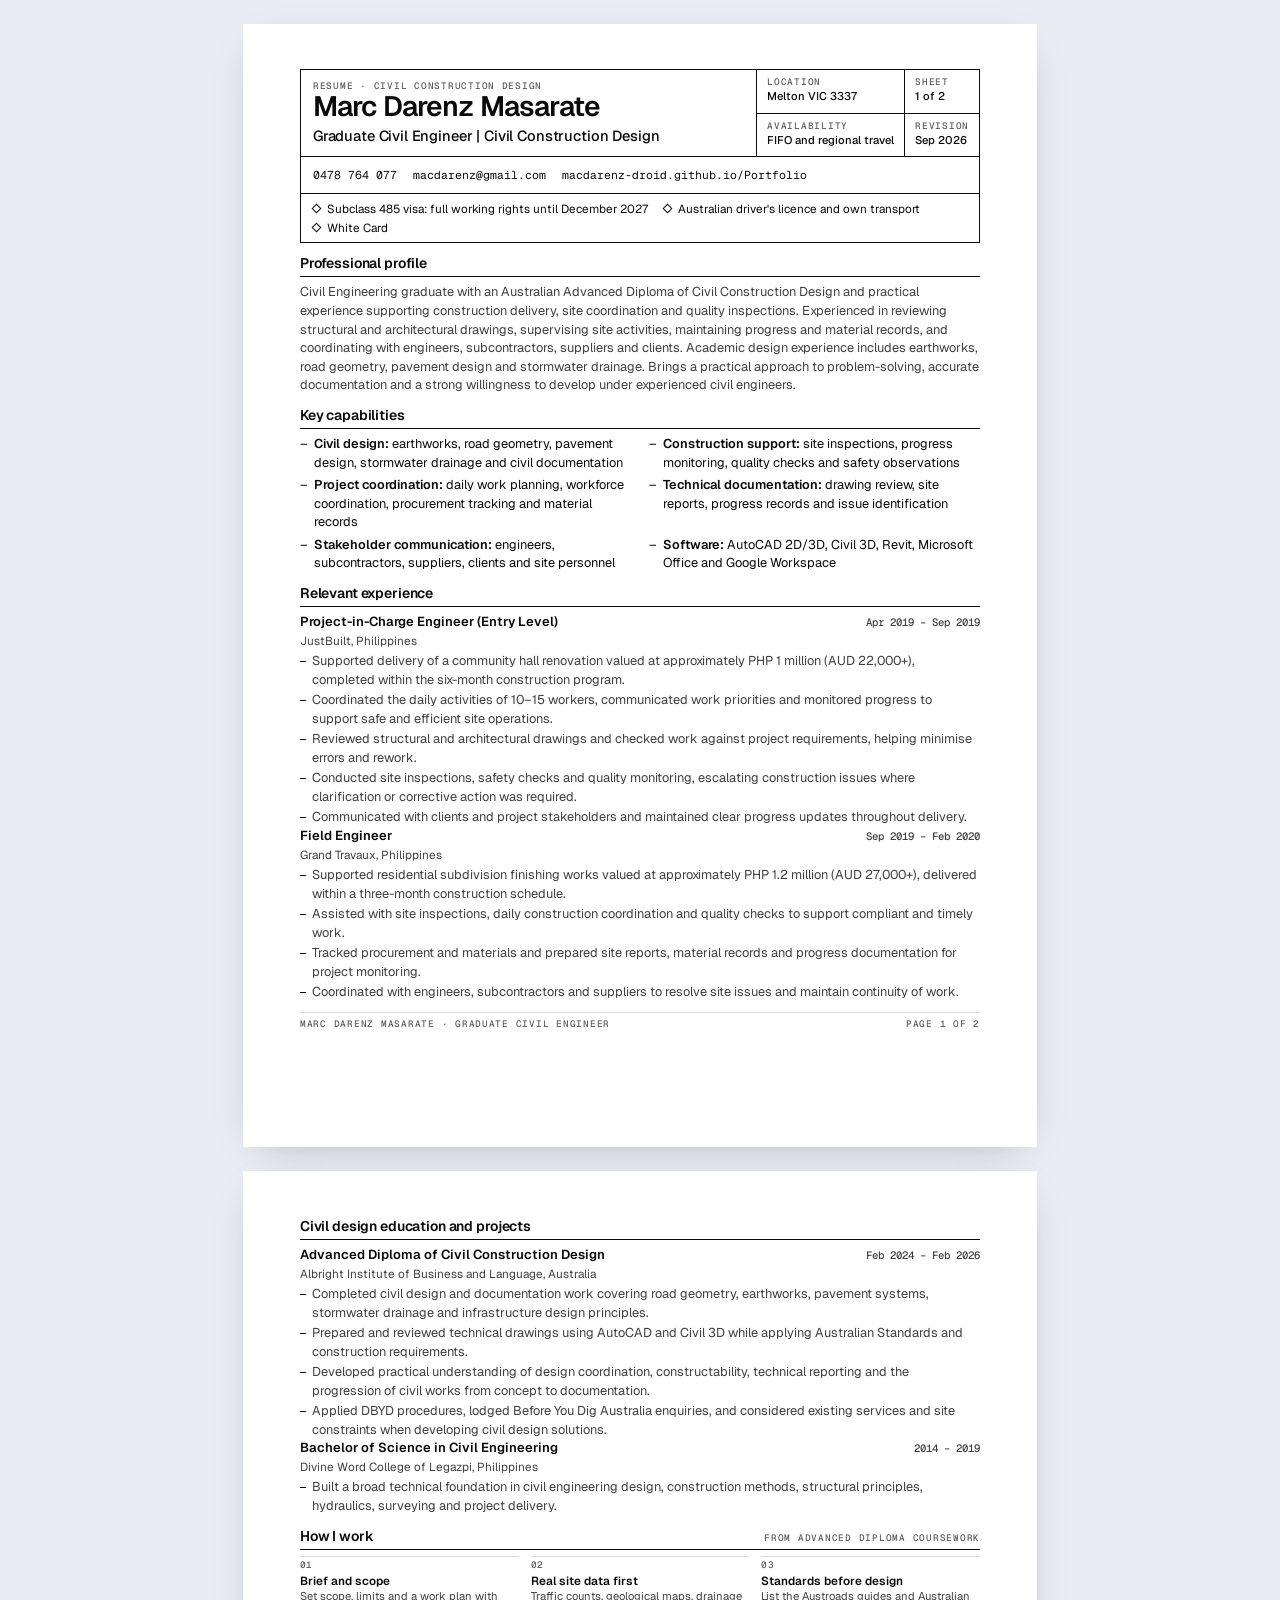
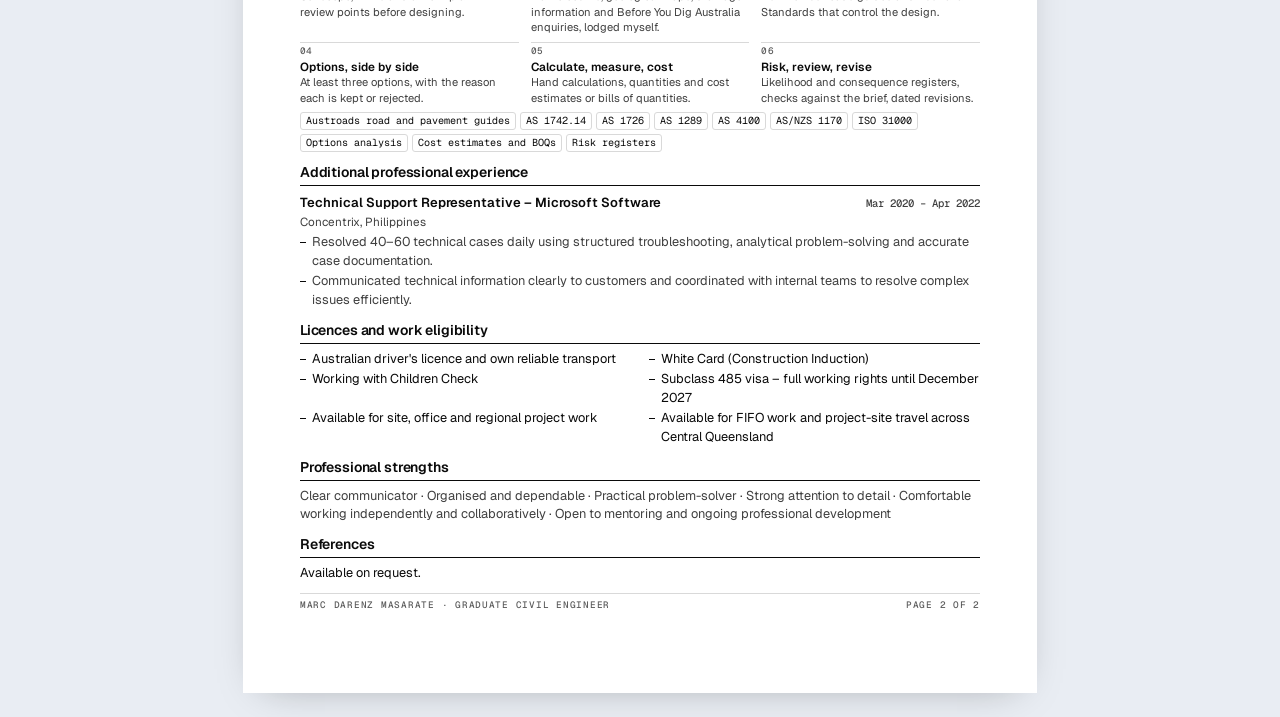
==== resume.html @ 86a0be4d "Add How I work from confirmed evidence, resume PDF and dates - How I work: six steps from Marc's con" ====
<!doctype html>
<html lang="en-AU">
<head>
<meta charset="utf-8">
<meta name="viewport" content="width=device-width, initial-scale=1">
<title>Resume — Marc Darenz Masarate, Graduate Civil Engineer</title>
<meta name="description" content="Resume of Marc Darenz Masarate, Graduate Civil Engineer based in Melton VIC.">
<link rel="icon" href="assets/favicon.svg" type="image/svg+xml">
<link rel="preconnect" href="https://fonts.googleapis.com">
<link rel="preconnect" href="https://fonts.gstatic.com" crossorigin>
<link rel="stylesheet" href="https://fonts.googleapis.com/css2?family=Geist:wght@400;500;600&family=Geist+Mono:wght@400;500&display=swap">
<style>
/* Source for assets/Marc-Darenz-Masarate-Resume.pdf (A4, 2 pages).
   Regenerate: open this page in Chrome > Print > Save as PDF, A4, margins Default, Background graphics on. */
:root{--ink:#0a0a0a;--fg-2:#3f3f3f;--fg-3:#5c5c5c;--line:#d9d9d9;--accent:#005fcc;
  --sans:"Geist",ui-sans-serif,system-ui,-apple-system,"Segoe UI",Roboto,Arial,sans-serif;
  --mono:"Geist Mono",ui-monospace,SFMono-Regular,Menlo,Consolas,monospace}
*{box-sizing:border-box}
html{background:#e9edf3}
body{margin:0;color:var(--ink);font:400 9.6pt/1.45 var(--sans);-webkit-font-smoothing:antialiased}
h1,h2,h3,p,ul,dl,dd{margin:0}
ul,ol{padding:0;margin:0;list-style:none}
a{color:inherit;text-decoration:none}
a:focus-visible{outline:2px solid var(--accent);outline-offset:2px}
.page{width:210mm;min-height:297mm;margin:24px auto;padding:12mm 15mm 10mm;background:#fff;box-shadow:0 10px 40px -20px rgba(0,0,0,.35)}
.page + .page{margin-top:0}
.label{font:500 7pt/1.3 var(--mono);letter-spacing:.08em;text-transform:uppercase;color:var(--fg-3)}
/* Title block */
.tb{display:grid;grid-template-columns:1fr auto;border:1px solid var(--ink)}
.tb-main{padding:10px 12px}
h1{font-weight:600;font-size:21pt;line-height:1.05;letter-spacing:-.03em}
.role{margin-top:3px;font-size:11pt;font-weight:500;letter-spacing:-.01em}
.tb-side{display:grid;grid-template-columns:repeat(2,auto);border-left:1px solid var(--ink)}
.tb-side div{padding:6px 10px;border-bottom:1px solid var(--ink)}
.tb-side div:nth-child(odd){border-right:1px solid var(--ink)}
.tb-side div:nth-last-child(-n+2){border-bottom:0}
.tb-side dd{font:500 8.4pt/1.3 var(--sans);margin-top:1px;white-space:nowrap}
.contact{display:flex;flex-wrap:wrap;gap:2px 16px;padding:6px 12px;border:1px solid var(--ink);border-top:0;font:400 8.6pt/1.4 var(--mono)}
.rights{display:flex;flex-wrap:wrap;gap:2px 16px;padding:6px 12px;border:1px solid var(--ink);border-top:0;font-size:8.8pt}
.rights span::before{content:"";display:inline-block;width:5px;height:5px;margin:0 7px 1px 0;border:1px solid var(--ink);transform:rotate(45deg)}
/* Sections */
section{margin-top:10px}
.sh{display:flex;align-items:baseline;gap:10px;padding-bottom:3px;border-bottom:1px solid var(--ink);margin-bottom:6px}
.sh h2{font-weight:600;font-size:10.5pt;letter-spacing:-.01em}
.sh .label{margin-left:auto}
.profile{color:var(--fg-2)}
.grid2{display:grid;grid-template-columns:1fr 1fr;gap:4px 18px}
.grid2 li{display:grid;grid-template-columns:auto 1fr;gap:0 6px}
.grid2 b{font-weight:600}
.steps{display:grid;grid-template-columns:repeat(3,1fr);gap:6px 12px}
.steps li{padding-top:4px;border-top:1px solid var(--line)}
.steps .n{font:500 7pt/1 var(--mono);color:var(--fg-3);letter-spacing:.06em}
.steps b{display:block;margin-top:2px;font-weight:600;font-size:8.8pt}
.steps span{display:block;color:var(--fg-2);font-size:8.4pt;line-height:1.4}
.chips{display:flex;flex-wrap:wrap;gap:4px;margin-top:5px}
.chips span{font:400 7.6pt/1 var(--mono);padding:3px 5px;border:1px solid var(--line);border-radius:3px}
.role-h{display:flex;flex-wrap:wrap;align-items:baseline;justify-content:space-between;gap:2px 12px;margin-top:8px}
.role-h:first-of-type{margin-top:0}
.role-h h3{font-weight:600;font-size:9.8pt}
.role-h .when{font:500 8pt/1.3 var(--mono);color:var(--fg-2);white-space:nowrap}
.org{color:var(--fg-2);font-size:8.8pt}
.bul{margin-top:3px;display:grid;gap:2px}
.bul li{position:relative;padding-left:12px;color:var(--fg-2)}
.bul li::before{content:"";position:absolute;left:0;top:.7em;width:6px;height:1px;background:var(--ink)}
.checks{display:grid;grid-template-columns:1fr 1fr;gap:2px 18px}
.checks li{position:relative;padding-left:12px}
.checks li::before{content:"";position:absolute;left:0;top:.7em;width:6px;height:1px;background:var(--ink)}
.strengths{color:var(--fg-2)}
.foot{display:flex;justify-content:space-between;margin-top:10px;padding-top:5px;border-top:1px solid var(--line)}
.keep{break-inside:avoid}
@page{size:A4;margin:0}
@media print{html{background:#fff}.page{margin:0;box-shadow:none;min-height:0;height:297mm;overflow:hidden;break-after:page}.page:last-child{break-after:auto}}
@media screen{.contact a{display:inline-block;padding-block:4px}}
@media screen and (max-width:820px){
  .page{width:auto;min-height:0;margin:0;padding:20px 16px;box-shadow:none}
  .tb{grid-template-columns:1fr}.tb-side{border-left:0;border-top:1px solid var(--ink)}
  .grid2,.checks{grid-template-columns:1fr}.steps{grid-template-columns:1fr 1fr}
}
@media screen and (max-width:420px){.steps{grid-template-columns:1fr}.tb-side dd{white-space:normal}}
</style>
</head>
<body>
<main>
<article class="page" aria-label="Resume, page 1">
  <header>
    <div class="tb">
      <div class="tb-main">
        <p class="label">Resume · Civil Construction Design</p>
        <h1>Marc Darenz Masarate</h1>
        <p class="role">Graduate Civil Engineer | Civil Construction Design</p>
      </div>
      <dl class="tb-side">
        <div><dt class="label">Location</dt><dd>Melton VIC 3337</dd></div>
        <div><dt class="label">Sheet</dt><dd>1 of 2</dd></div>
        <div><dt class="label">Availability</dt><dd>FIFO and regional travel</dd></div>
        <div><dt class="label">Revision</dt><dd>Sep 2026</dd></div>
      </dl>
    </div>
    <p class="contact"><a href="tel:+61478764077">0478 764 077</a><a href="mailto:macdarenz@gmail.com">macdarenz@gmail.com</a><a href="https://macdarenz-droid.github.io/Portfolio/">macdarenz-droid.github.io/Portfolio</a></p>
    <p class="rights"><span>Subclass 485 visa: full working rights until December 2027</span><span>Australian driver's licence and own transport</span><span>White Card</span></p>
  </header>

  <section aria-labelledby="h-profile">
    <div class="sh"><h2 id="h-profile">Professional profile</h2></div>
    <p class="profile">Civil Engineering graduate with an Australian Advanced Diploma of Civil Construction Design and practical experience supporting construction delivery, site coordination and quality inspections. Experienced in reviewing structural and architectural drawings, supervising site activities, maintaining progress and material records, and coordinating with engineers, subcontractors, suppliers and clients. Academic design experience includes earthworks, road geometry, pavement design and stormwater drainage. Brings a practical approach to problem-solving, accurate documentation and a strong willingness to develop under experienced civil engineers.</p>
  </section>

  <section aria-labelledby="h-cap">
    <div class="sh"><h2 id="h-cap">Key capabilities</h2></div>
    <ul class="grid2">
      <li><span>–</span><span><b>Civil design:</b> earthworks, road geometry, pavement design, stormwater drainage and civil documentation</span></li>
      <li><span>–</span><span><b>Construction support:</b> site inspections, progress monitoring, quality checks and safety observations</span></li>
      <li><span>–</span><span><b>Project coordination:</b> daily work planning, workforce coordination, procurement tracking and material records</span></li>
      <li><span>–</span><span><b>Technical documentation:</b> drawing review, site reports, progress records and issue identification</span></li>
      <li><span>–</span><span><b>Stakeholder communication:</b> engineers, subcontractors, suppliers, clients and site personnel</span></li>
      <li><span>–</span><span><b>Software:</b> AutoCAD 2D/3D, Civil 3D, Revit, Microsoft Office and Google Workspace</span></li>
    </ul>
  </section>

  <section aria-labelledby="h-exp">
    <div class="sh"><h2 id="h-exp">Relevant experience</h2></div>
    <div class="keep">
      <div class="role-h"><h3>Project-in-Charge Engineer (Entry Level)</h3><span class="when">Apr 2019 – Sep 2019</span></div>
      <p class="org">JustBuilt, Philippines</p>
      <ul class="bul">
        <li>Supported delivery of a community hall renovation valued at approximately PHP 1 million (AUD 22,000+), completed within the six-month construction program.</li>
        <li>Coordinated the daily activities of 10–15 workers, communicated work priorities and monitored progress to support safe and efficient site operations.</li>
        <li>Reviewed structural and architectural drawings and checked work against project requirements, helping minimise errors and rework.</li>
        <li>Conducted site inspections, safety checks and quality monitoring, escalating construction issues where clarification or corrective action was required.</li>
        <li>Communicated with clients and project stakeholders and maintained clear progress updates throughout delivery.</li>
      </ul>
    </div>
    <div class="keep">
      <div class="role-h"><h3>Field Engineer</h3><span class="when">Sep 2019 – Feb 2020</span></div>
      <p class="org">Grand Travaux, Philippines</p>
      <ul class="bul">
        <li>Supported residential subdivision finishing works valued at approximately PHP 1.2 million (AUD 27,000+), delivered within a three-month construction schedule.</li>
        <li>Assisted with site inspections, daily construction coordination and quality checks to support compliant and timely work.</li>
        <li>Tracked procurement and materials and prepared site reports, material records and progress documentation for project monitoring.</li>
        <li>Coordinated with engineers, subcontractors and suppliers to resolve site issues and maintain continuity of work.</li>
      </ul>
    </div>
  </section>
  <p class="foot label"><span>Marc Darenz Masarate · Graduate Civil Engineer</span><span>Page 1 of 2</span></p>
</article>

<article class="page" aria-label="Resume, page 2">
  <section aria-labelledby="h-edu" style="margin-top:0">
    <div class="sh"><h2 id="h-edu">Civil design education and projects</h2></div>
    <div class="keep">
      <div class="role-h"><h3>Advanced Diploma of Civil Construction Design</h3><span class="when">Feb 2024 – Feb 2026</span></div>
      <p class="org">Albright Institute of Business and Language, Australia</p>
      <ul class="bul">
        <li>Completed civil design and documentation work covering road geometry, earthworks, pavement systems, stormwater drainage and infrastructure design principles.</li>
        <li>Prepared and reviewed technical drawings using AutoCAD and Civil 3D while applying Australian Standards and construction requirements.</li>
        <li>Developed practical understanding of design coordination, constructability, technical reporting and the progression of civil works from concept to documentation.</li>
        <li>Applied DBYD procedures, lodged Before You Dig Australia enquiries, and considered existing services and site constraints when developing civil design solutions.</li>
      </ul>
    </div>
    <div class="keep">
      <div class="role-h"><h3>Bachelor of Science in Civil Engineering</h3><span class="when">2014 – 2019</span></div>
      <p class="org">Divine Word College of Legazpi, Philippines</p>
      <ul class="bul">
        <li>Built a broad technical foundation in civil engineering design, construction methods, structural principles, hydraulics, surveying and project delivery.</li>
      </ul>
    </div>
  </section>

  <section aria-labelledby="h-how" class="keep">
    <div class="sh"><h2 id="h-how">How I work</h2><span class="label">From Advanced Diploma coursework</span></div>
    <ol class="steps">
      <li><span class="n">01</span><b>Brief and scope</b><span>Set scope, limits and a work plan with review points before designing.</span></li>
      <li><span class="n">02</span><b>Real site data first</b><span>Traffic counts, geological maps, drainage information and Before You Dig Australia enquiries, lodged myself.</span></li>
      <li><span class="n">03</span><b>Standards before design</b><span>List the Austroads guides and Australian Standards that control the design.</span></li>
      <li><span class="n">04</span><b>Options, side by side</b><span>At least three options, with the reason each is kept or rejected.</span></li>
      <li><span class="n">05</span><b>Calculate, measure, cost</b><span>Hand calculations, quantities and cost estimates or bills of quantities.</span></li>
      <li><span class="n">06</span><b>Risk, review, revise</b><span>Likelihood and consequence registers, checks against the brief, dated revisions.</span></li>
    </ol>
    <div class="chips" aria-label="Standards and methods used in coursework"><span>Austroads road and pavement guides</span><span>AS 1742.14</span><span>AS 1726</span><span>AS 1289</span><span>AS 4100</span><span>AS/NZS 1170</span><span>ISO 31000</span><span>Options analysis</span><span>Cost estimates and BOQs</span><span>Risk registers</span></div>
  </section>

  <section aria-labelledby="h-add" class="keep">
    <div class="sh"><h2 id="h-add">Additional professional experience</h2></div>
    <div class="role-h"><h3>Technical Support Representative – Microsoft Software</h3><span class="when">Mar 2020 – Apr 2022</span></div>
    <p class="org">Concentrix, Philippines</p>
    <ul class="bul">
      <li>Resolved 40–60 technical cases daily using structured troubleshooting, analytical problem-solving and accurate case documentation.</li>
      <li>Communicated technical information clearly to customers and coordinated with internal teams to resolve complex issues efficiently.</li>
    </ul>
  </section>

  <section aria-labelledby="h-lic" class="keep">
    <div class="sh"><h2 id="h-lic">Licences and work eligibility</h2></div>
    <ul class="checks">
      <li>Australian driver's licence and own reliable transport</li>
      <li>White Card (Construction Induction)</li>
      <li>Working with Children Check</li>
      <li>Subclass 485 visa – full working rights until December 2027</li>
      <li>Available for site, office and regional project work</li>
      <li>Available for FIFO work and project-site travel across Central Queensland</li>
    </ul>
  </section>

  <section aria-labelledby="h-str" class="keep">
    <div class="sh"><h2 id="h-str">Professional strengths</h2></div>
    <p class="strengths">Clear communicator · Organised and dependable · Practical problem-solver · Strong attention to detail · Comfortable working independently and collaboratively · Open to mentoring and ongoing professional development</p>
  </section>

  <section aria-labelledby="h-ref" class="keep">
    <div class="sh"><h2 id="h-ref">References</h2></div>
    <p>Available on request.</p>
  </section>
  <p class="foot label"><span>Marc Darenz Masarate · Graduate Civil Engineer</span><span>Page 2 of 2</span></p>
</article>
</main>
</body>
</html>
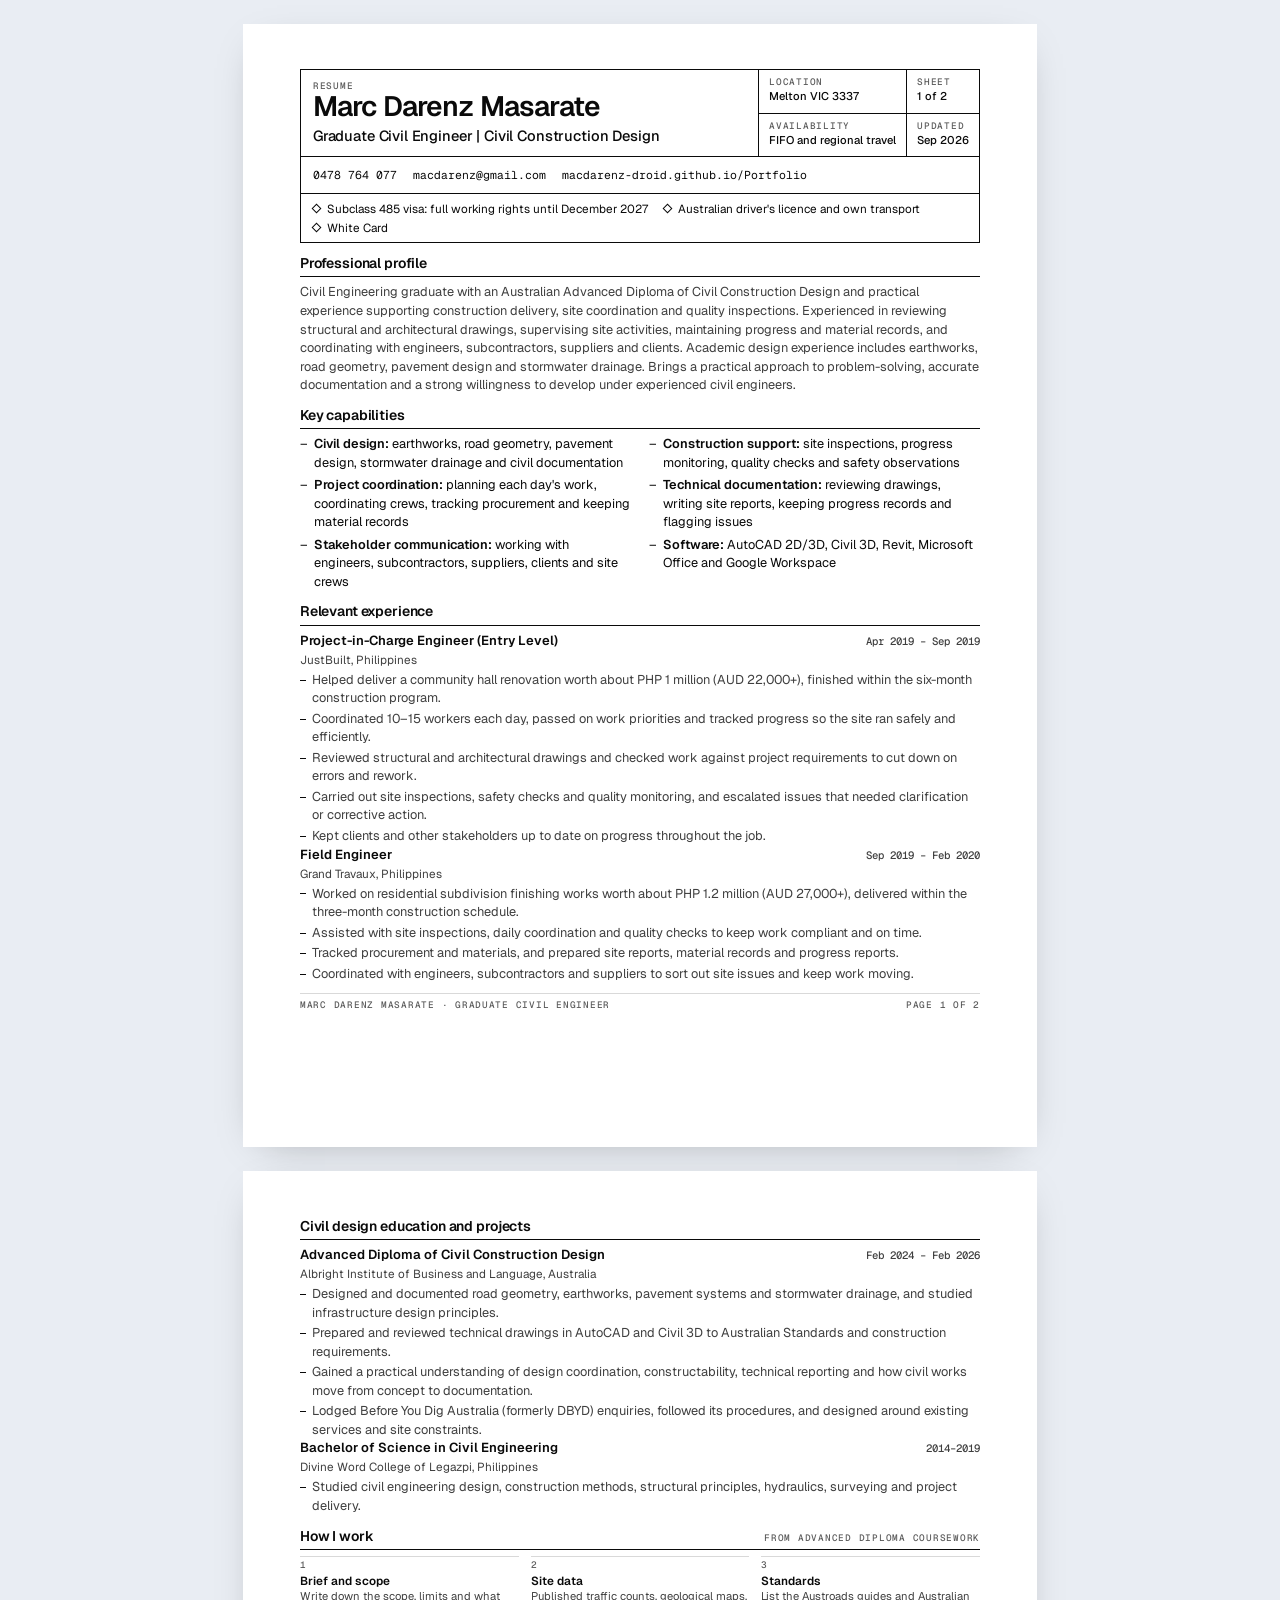
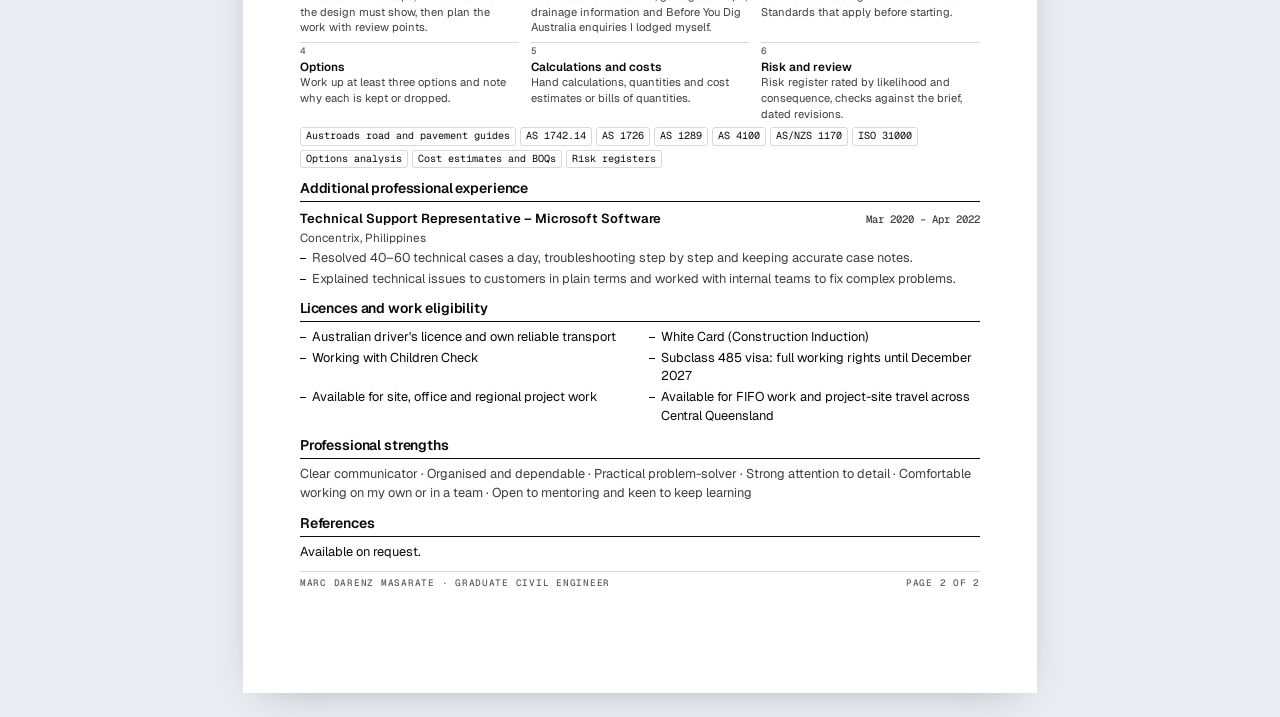
==== commit 5228f9b6: "Plain-language pass: remove AI-sounding wording and template labels Visual and wording review of the" ====
--- a/resume.html
+++ b/resume.html
@@ -3,7 +3,7 @@
 <head>
 <meta charset="utf-8">
 <meta name="viewport" content="width=device-width, initial-scale=1">
-<title>Resume — Marc Darenz Masarate, Graduate Civil Engineer</title>
+<title>Resume | Marc Darenz Masarate, Graduate Civil Engineer</title>
 <meta name="description" content="Resume of Marc Darenz Masarate, Graduate Civil Engineer based in Melton VIC.">
 <link rel="icon" href="assets/favicon.svg" type="image/svg+xml">
 <link rel="preconnect" href="https://fonts.googleapis.com">
@@ -85,7 +85,7 @@
   <header>
     <div class="tb">
       <div class="tb-main">
-        <p class="label">Resume · Civil Construction Design</p>
+        <p class="label">Resume</p>
         <h1>Marc Darenz Masarate</h1>
         <p class="role">Graduate Civil Engineer | Civil Construction Design</p>
       </div>
@@ -93,7 +93,7 @@
         <div><dt class="label">Location</dt><dd>Melton VIC 3337</dd></div>
         <div><dt class="label">Sheet</dt><dd>1 of 2</dd></div>
         <div><dt class="label">Availability</dt><dd>FIFO and regional travel</dd></div>
-        <div><dt class="label">Revision</dt><dd>Sep 2026</dd></div>
+        <div><dt class="label">Updated</dt><dd>Sep 2026</dd></div>
       </dl>
     </div>
     <p class="contact"><a href="tel:+61478764077">0478 764 077</a><a href="mailto:macdarenz@gmail.com">macdarenz@gmail.com</a><a href="https://macdarenz-droid.github.io/Portfolio/">macdarenz-droid.github.io/Portfolio</a></p>
@@ -110,9 +110,9 @@
     <ul class="grid2">
       <li><span>–</span><span><b>Civil design:</b> earthworks, road geometry, pavement design, stormwater drainage and civil documentation</span></li>
       <li><span>–</span><span><b>Construction support:</b> site inspections, progress monitoring, quality checks and safety observations</span></li>
-      <li><span>–</span><span><b>Project coordination:</b> daily work planning, workforce coordination, procurement tracking and material records</span></li>
-      <li><span>–</span><span><b>Technical documentation:</b> drawing review, site reports, progress records and issue identification</span></li>
-      <li><span>–</span><span><b>Stakeholder communication:</b> engineers, subcontractors, suppliers, clients and site personnel</span></li>
+      <li><span>–</span><span><b>Project coordination:</b> planning each day's work, coordinating crews, tracking procurement and keeping material records</span></li>
+      <li><span>–</span><span><b>Technical documentation:</b> reviewing drawings, writing site reports, keeping progress records and flagging issues</span></li>
+      <li><span>–</span><span><b>Stakeholder communication:</b> working with engineers, subcontractors, suppliers, clients and site crews</span></li>
       <li><span>–</span><span><b>Software:</b> AutoCAD 2D/3D, Civil 3D, Revit, Microsoft Office and Google Workspace</span></li>
     </ul>
   </section>
@@ -123,21 +123,21 @@
       <div class="role-h"><h3>Project-in-Charge Engineer (Entry Level)</h3><span class="when">Apr 2019 – Sep 2019</span></div>
       <p class="org">JustBuilt, Philippines</p>
       <ul class="bul">
-        <li>Supported delivery of a community hall renovation valued at approximately PHP 1 million (AUD 22,000+), completed within the six-month construction program.</li>
-        <li>Coordinated the daily activities of 10–15 workers, communicated work priorities and monitored progress to support safe and efficient site operations.</li>
-        <li>Reviewed structural and architectural drawings and checked work against project requirements, helping minimise errors and rework.</li>
-        <li>Conducted site inspections, safety checks and quality monitoring, escalating construction issues where clarification or corrective action was required.</li>
-        <li>Communicated with clients and project stakeholders and maintained clear progress updates throughout delivery.</li>
+        <li>Helped deliver a community hall renovation worth about PHP 1 million (AUD 22,000+), finished within the six-month construction program.</li>
+        <li>Coordinated 10–15 workers each day, passed on work priorities and tracked progress so the site ran safely and efficiently.</li>
+        <li>Reviewed structural and architectural drawings and checked work against project requirements to cut down on errors and rework.</li>
+        <li>Carried out site inspections, safety checks and quality monitoring, and escalated issues that needed clarification or corrective action.</li>
+        <li>Kept clients and other stakeholders up to date on progress throughout the job.</li>
       </ul>
     </div>
     <div class="keep">
       <div class="role-h"><h3>Field Engineer</h3><span class="when">Sep 2019 – Feb 2020</span></div>
       <p class="org">Grand Travaux, Philippines</p>
       <ul class="bul">
-        <li>Supported residential subdivision finishing works valued at approximately PHP 1.2 million (AUD 27,000+), delivered within a three-month construction schedule.</li>
-        <li>Assisted with site inspections, daily construction coordination and quality checks to support compliant and timely work.</li>
-        <li>Tracked procurement and materials and prepared site reports, material records and progress documentation for project monitoring.</li>
-        <li>Coordinated with engineers, subcontractors and suppliers to resolve site issues and maintain continuity of work.</li>
+        <li>Worked on residential subdivision finishing works worth about PHP 1.2 million (AUD 27,000+), delivered within the three-month construction schedule.</li>
+        <li>Assisted with site inspections, daily coordination and quality checks to keep work compliant and on time.</li>
+        <li>Tracked procurement and materials, and prepared site reports, material records and progress reports.</li>
+        <li>Coordinated with engineers, subcontractors and suppliers to sort out site issues and keep work moving.</li>
       </ul>
     </div>
   </section>
@@ -151,17 +151,17 @@
       <div class="role-h"><h3>Advanced Diploma of Civil Construction Design</h3><span class="when">Feb 2024 – Feb 2026</span></div>
       <p class="org">Albright Institute of Business and Language, Australia</p>
       <ul class="bul">
-        <li>Completed civil design and documentation work covering road geometry, earthworks, pavement systems, stormwater drainage and infrastructure design principles.</li>
-        <li>Prepared and reviewed technical drawings using AutoCAD and Civil 3D while applying Australian Standards and construction requirements.</li>
-        <li>Developed practical understanding of design coordination, constructability, technical reporting and the progression of civil works from concept to documentation.</li>
-        <li>Applied DBYD procedures, lodged Before You Dig Australia enquiries, and considered existing services and site constraints when developing civil design solutions.</li>
-      </ul>
-    </div>
-    <div class="keep">
-      <div class="role-h"><h3>Bachelor of Science in Civil Engineering</h3><span class="when">2014 – 2019</span></div>
+        <li>Designed and documented road geometry, earthworks, pavement systems and stormwater drainage, and studied infrastructure design principles.</li>
+        <li>Prepared and reviewed technical drawings in AutoCAD and Civil 3D to Australian Standards and construction requirements.</li>
+        <li>Gained a practical understanding of design coordination, constructability, technical reporting and how civil works move from concept to documentation.</li>
+        <li>Lodged Before You Dig Australia (formerly DBYD) enquiries, followed its procedures, and designed around existing services and site constraints.</li>
+      </ul>
+    </div>
+    <div class="keep">
+      <div class="role-h"><h3>Bachelor of Science in Civil Engineering</h3><span class="when">2014–2019</span></div>
       <p class="org">Divine Word College of Legazpi, Philippines</p>
       <ul class="bul">
-        <li>Built a broad technical foundation in civil engineering design, construction methods, structural principles, hydraulics, surveying and project delivery.</li>
+        <li>Studied civil engineering design, construction methods, structural principles, hydraulics, surveying and project delivery.</li>
       </ul>
     </div>
   </section>
@@ -169,12 +169,12 @@
   <section aria-labelledby="h-how" class="keep">
     <div class="sh"><h2 id="h-how">How I work</h2><span class="label">From Advanced Diploma coursework</span></div>
     <ol class="steps">
-      <li><span class="n">01</span><b>Brief and scope</b><span>Set scope, limits and a work plan with review points before designing.</span></li>
-      <li><span class="n">02</span><b>Real site data first</b><span>Traffic counts, geological maps, drainage information and Before You Dig Australia enquiries, lodged myself.</span></li>
-      <li><span class="n">03</span><b>Standards before design</b><span>List the Austroads guides and Australian Standards that control the design.</span></li>
-      <li><span class="n">04</span><b>Options, side by side</b><span>At least three options, with the reason each is kept or rejected.</span></li>
-      <li><span class="n">05</span><b>Calculate, measure, cost</b><span>Hand calculations, quantities and cost estimates or bills of quantities.</span></li>
-      <li><span class="n">06</span><b>Risk, review, revise</b><span>Likelihood and consequence registers, checks against the brief, dated revisions.</span></li>
+      <li><span class="n">1</span><b>Brief and scope</b><span>Write down the scope, limits and what the design must show, then plan the work with review points.</span></li>
+      <li><span class="n">2</span><b>Site data</b><span>Published traffic counts, geological maps, drainage information and Before You Dig Australia enquiries I lodged myself.</span></li>
+      <li><span class="n">3</span><b>Standards</b><span>List the Austroads guides and Australian Standards that apply before starting.</span></li>
+      <li><span class="n">4</span><b>Options</b><span>Work up at least three options and note why each is kept or dropped.</span></li>
+      <li><span class="n">5</span><b>Calculations and costs</b><span>Hand calculations, quantities and cost estimates or bills of quantities.</span></li>
+      <li><span class="n">6</span><b>Risk and review</b><span>Risk register rated by likelihood and consequence, checks against the brief, dated revisions.</span></li>
     </ol>
     <div class="chips" aria-label="Standards and methods used in coursework"><span>Austroads road and pavement guides</span><span>AS 1742.14</span><span>AS 1726</span><span>AS 1289</span><span>AS 4100</span><span>AS/NZS 1170</span><span>ISO 31000</span><span>Options analysis</span><span>Cost estimates and BOQs</span><span>Risk registers</span></div>
   </section>
@@ -184,8 +184,8 @@
     <div class="role-h"><h3>Technical Support Representative – Microsoft Software</h3><span class="when">Mar 2020 – Apr 2022</span></div>
     <p class="org">Concentrix, Philippines</p>
     <ul class="bul">
-      <li>Resolved 40–60 technical cases daily using structured troubleshooting, analytical problem-solving and accurate case documentation.</li>
-      <li>Communicated technical information clearly to customers and coordinated with internal teams to resolve complex issues efficiently.</li>
+      <li>Resolved 40–60 technical cases a day, troubleshooting step by step and keeping accurate case notes.</li>
+      <li>Explained technical issues to customers in plain terms and worked with internal teams to fix complex problems.</li>
     </ul>
   </section>
 
@@ -195,7 +195,7 @@
       <li>Australian driver's licence and own reliable transport</li>
       <li>White Card (Construction Induction)</li>
       <li>Working with Children Check</li>
-      <li>Subclass 485 visa – full working rights until December 2027</li>
+      <li>Subclass 485 visa: full working rights until December 2027</li>
       <li>Available for site, office and regional project work</li>
       <li>Available for FIFO work and project-site travel across Central Queensland</li>
     </ul>
@@ -203,7 +203,7 @@
 
   <section aria-labelledby="h-str" class="keep">
     <div class="sh"><h2 id="h-str">Professional strengths</h2></div>
-    <p class="strengths">Clear communicator · Organised and dependable · Practical problem-solver · Strong attention to detail · Comfortable working independently and collaboratively · Open to mentoring and ongoing professional development</p>
+    <p class="strengths">Clear communicator · Organised and dependable · Practical problem-solver · Strong attention to detail · Comfortable working on my own or in a team · Open to mentoring and keen to keep learning</p>
   </section>
 
   <section aria-labelledby="h-ref" class="keep">
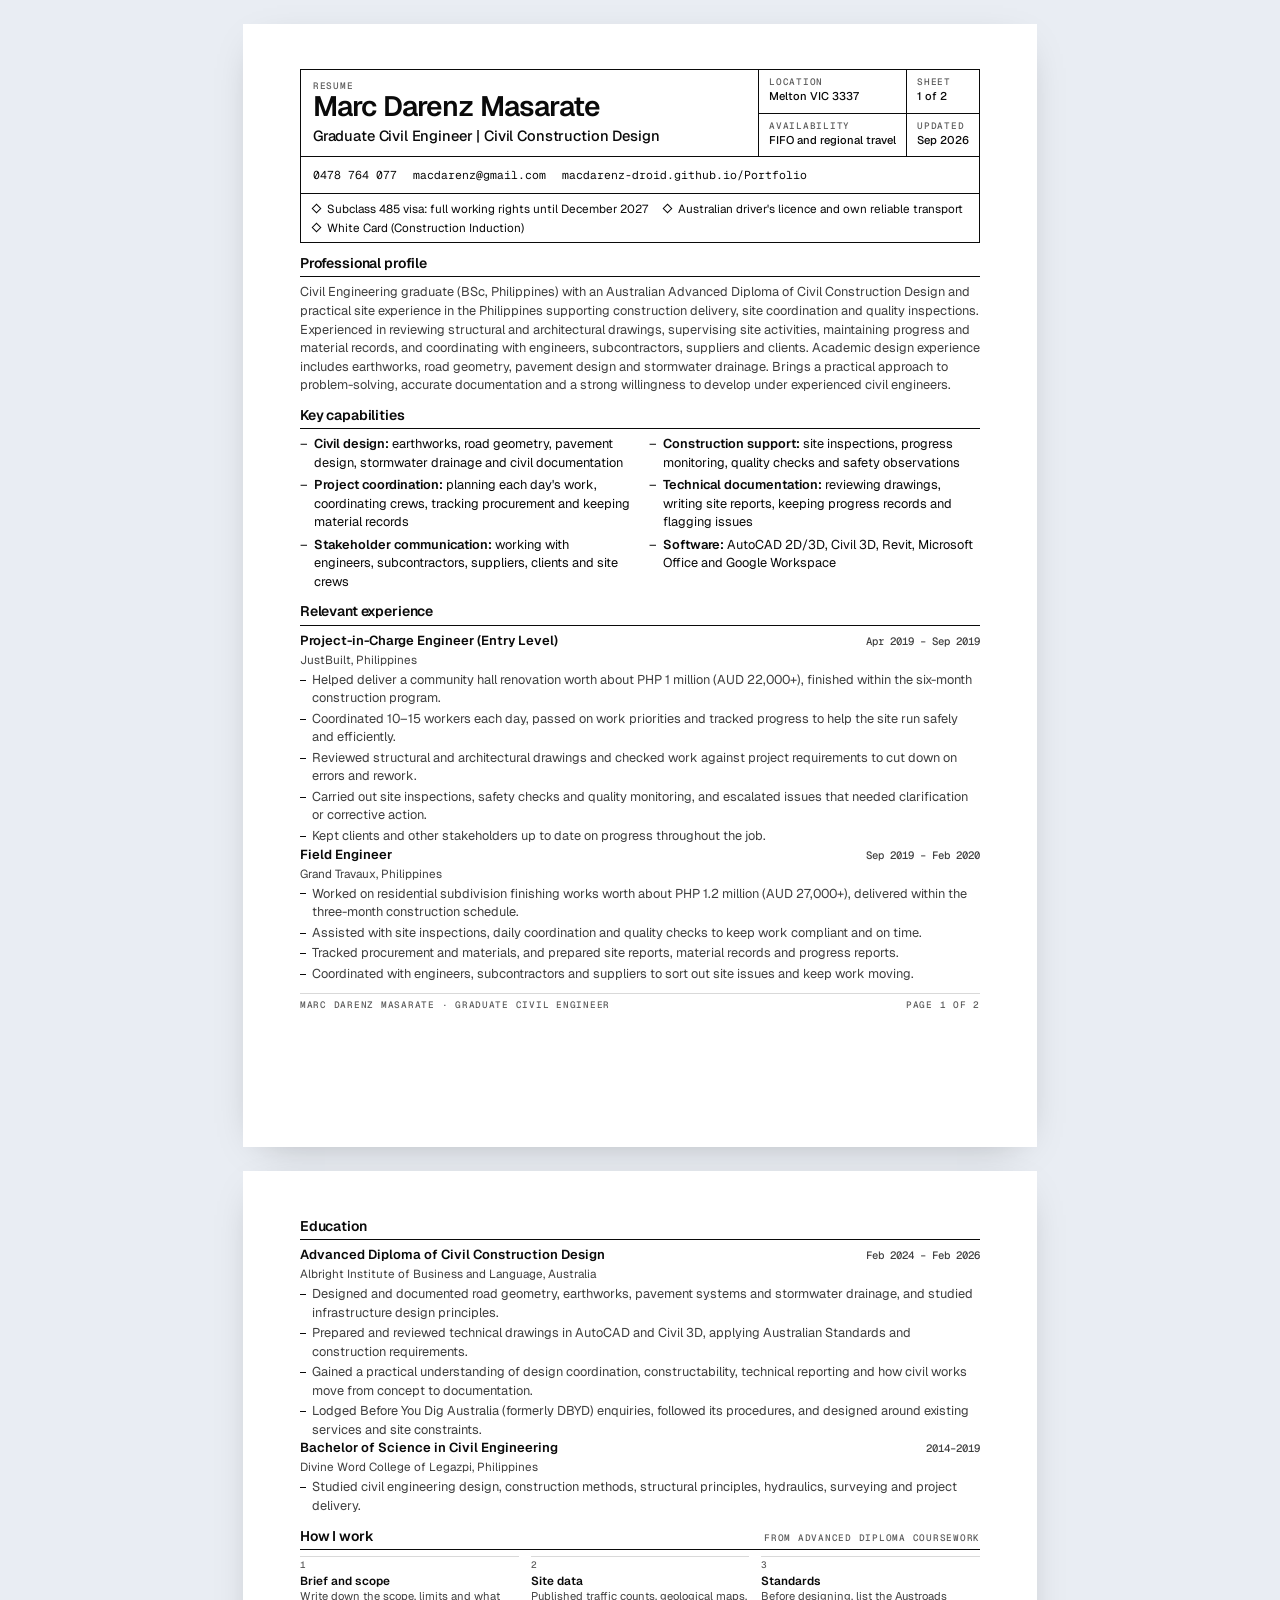
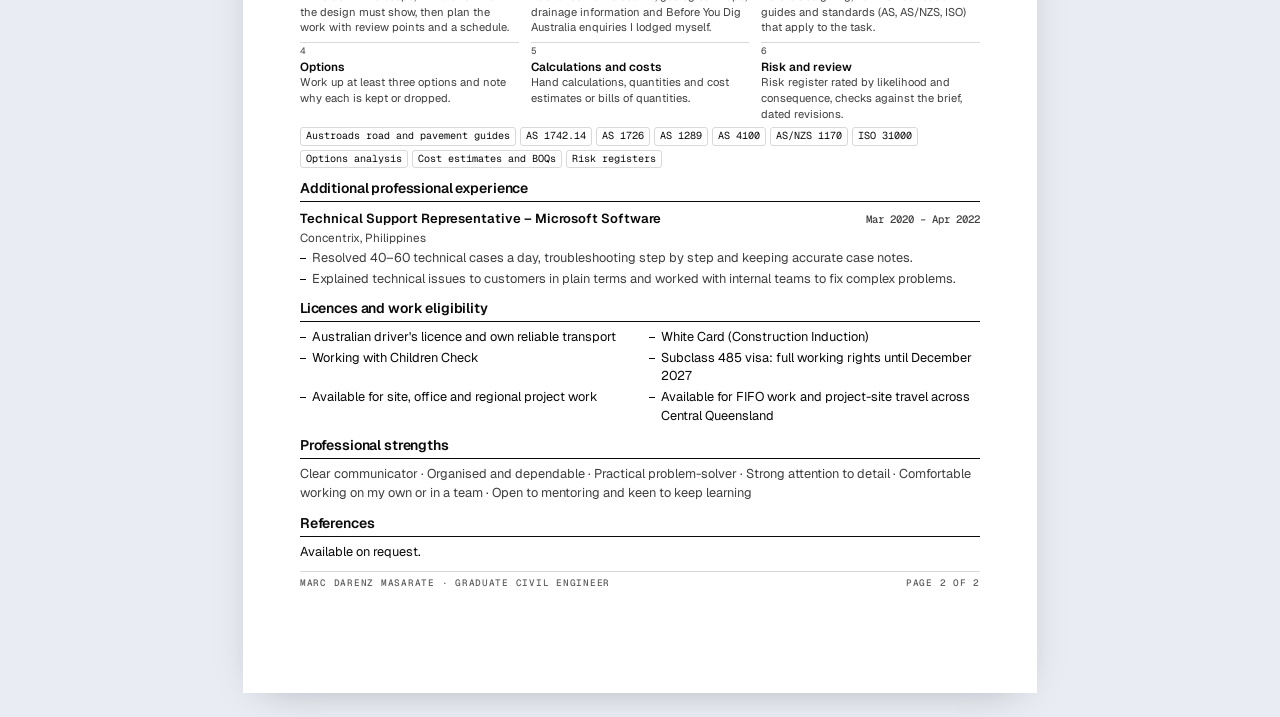
==== commit d5117b27: "Fix logic: keep coursework and Philippines site work apart A two-reviewer audit found statements and" ====
--- a/resume.html
+++ b/resume.html
@@ -97,12 +97,12 @@
       </dl>
     </div>
     <p class="contact"><a href="tel:+61478764077">0478 764 077</a><a href="mailto:macdarenz@gmail.com">macdarenz@gmail.com</a><a href="https://macdarenz-droid.github.io/Portfolio/">macdarenz-droid.github.io/Portfolio</a></p>
-    <p class="rights"><span>Subclass 485 visa: full working rights until December 2027</span><span>Australian driver's licence and own transport</span><span>White Card</span></p>
+    <p class="rights"><span>Subclass 485 visa: full working rights until December 2027</span><span>Australian driver's licence and own reliable transport</span><span>White Card (Construction Induction)</span></p>
   </header>
 
   <section aria-labelledby="h-profile">
     <div class="sh"><h2 id="h-profile">Professional profile</h2></div>
-    <p class="profile">Civil Engineering graduate with an Australian Advanced Diploma of Civil Construction Design and practical experience supporting construction delivery, site coordination and quality inspections. Experienced in reviewing structural and architectural drawings, supervising site activities, maintaining progress and material records, and coordinating with engineers, subcontractors, suppliers and clients. Academic design experience includes earthworks, road geometry, pavement design and stormwater drainage. Brings a practical approach to problem-solving, accurate documentation and a strong willingness to develop under experienced civil engineers.</p>
+    <p class="profile">Civil Engineering graduate (BSc, Philippines) with an Australian Advanced Diploma of Civil Construction Design and practical site experience in the Philippines supporting construction delivery, site coordination and quality inspections. Experienced in reviewing structural and architectural drawings, supervising site activities, maintaining progress and material records, and coordinating with engineers, subcontractors, suppliers and clients. Academic design experience includes earthworks, road geometry, pavement design and stormwater drainage. Brings a practical approach to problem-solving, accurate documentation and a strong willingness to develop under experienced civil engineers.</p>
   </section>
 
   <section aria-labelledby="h-cap">
@@ -124,7 +124,7 @@
       <p class="org">JustBuilt, Philippines</p>
       <ul class="bul">
         <li>Helped deliver a community hall renovation worth about PHP 1 million (AUD 22,000+), finished within the six-month construction program.</li>
-        <li>Coordinated 10–15 workers each day, passed on work priorities and tracked progress so the site ran safely and efficiently.</li>
+        <li>Coordinated 10–15 workers each day, passed on work priorities and tracked progress to help the site run safely and efficiently.</li>
         <li>Reviewed structural and architectural drawings and checked work against project requirements to cut down on errors and rework.</li>
         <li>Carried out site inspections, safety checks and quality monitoring, and escalated issues that needed clarification or corrective action.</li>
         <li>Kept clients and other stakeholders up to date on progress throughout the job.</li>
@@ -146,13 +146,13 @@
 
 <article class="page" aria-label="Resume, page 2">
   <section aria-labelledby="h-edu" style="margin-top:0">
-    <div class="sh"><h2 id="h-edu">Civil design education and projects</h2></div>
+    <div class="sh"><h2 id="h-edu">Education</h2></div>
     <div class="keep">
       <div class="role-h"><h3>Advanced Diploma of Civil Construction Design</h3><span class="when">Feb 2024 – Feb 2026</span></div>
       <p class="org">Albright Institute of Business and Language, Australia</p>
       <ul class="bul">
         <li>Designed and documented road geometry, earthworks, pavement systems and stormwater drainage, and studied infrastructure design principles.</li>
-        <li>Prepared and reviewed technical drawings in AutoCAD and Civil 3D to Australian Standards and construction requirements.</li>
+        <li>Prepared and reviewed technical drawings in AutoCAD and Civil 3D, applying Australian Standards and construction requirements.</li>
         <li>Gained a practical understanding of design coordination, constructability, technical reporting and how civil works move from concept to documentation.</li>
         <li>Lodged Before You Dig Australia (formerly DBYD) enquiries, followed its procedures, and designed around existing services and site constraints.</li>
       </ul>
@@ -169,9 +169,9 @@
   <section aria-labelledby="h-how" class="keep">
     <div class="sh"><h2 id="h-how">How I work</h2><span class="label">From Advanced Diploma coursework</span></div>
     <ol class="steps">
-      <li><span class="n">1</span><b>Brief and scope</b><span>Write down the scope, limits and what the design must show, then plan the work with review points.</span></li>
+      <li><span class="n">1</span><b>Brief and scope</b><span>Write down the scope, limits and what the design must show, then plan the work with review points and a schedule.</span></li>
       <li><span class="n">2</span><b>Site data</b><span>Published traffic counts, geological maps, drainage information and Before You Dig Australia enquiries I lodged myself.</span></li>
-      <li><span class="n">3</span><b>Standards</b><span>List the Austroads guides and Australian Standards that apply before starting.</span></li>
+      <li><span class="n">3</span><b>Standards</b><span>Before designing, list the Austroads guides and standards (AS, AS/NZS, ISO) that apply to the task.</span></li>
       <li><span class="n">4</span><b>Options</b><span>Work up at least three options and note why each is kept or dropped.</span></li>
       <li><span class="n">5</span><b>Calculations and costs</b><span>Hand calculations, quantities and cost estimates or bills of quantities.</span></li>
       <li><span class="n">6</span><b>Risk and review</b><span>Risk register rated by likelihood and consequence, checks against the brief, dated revisions.</span></li>
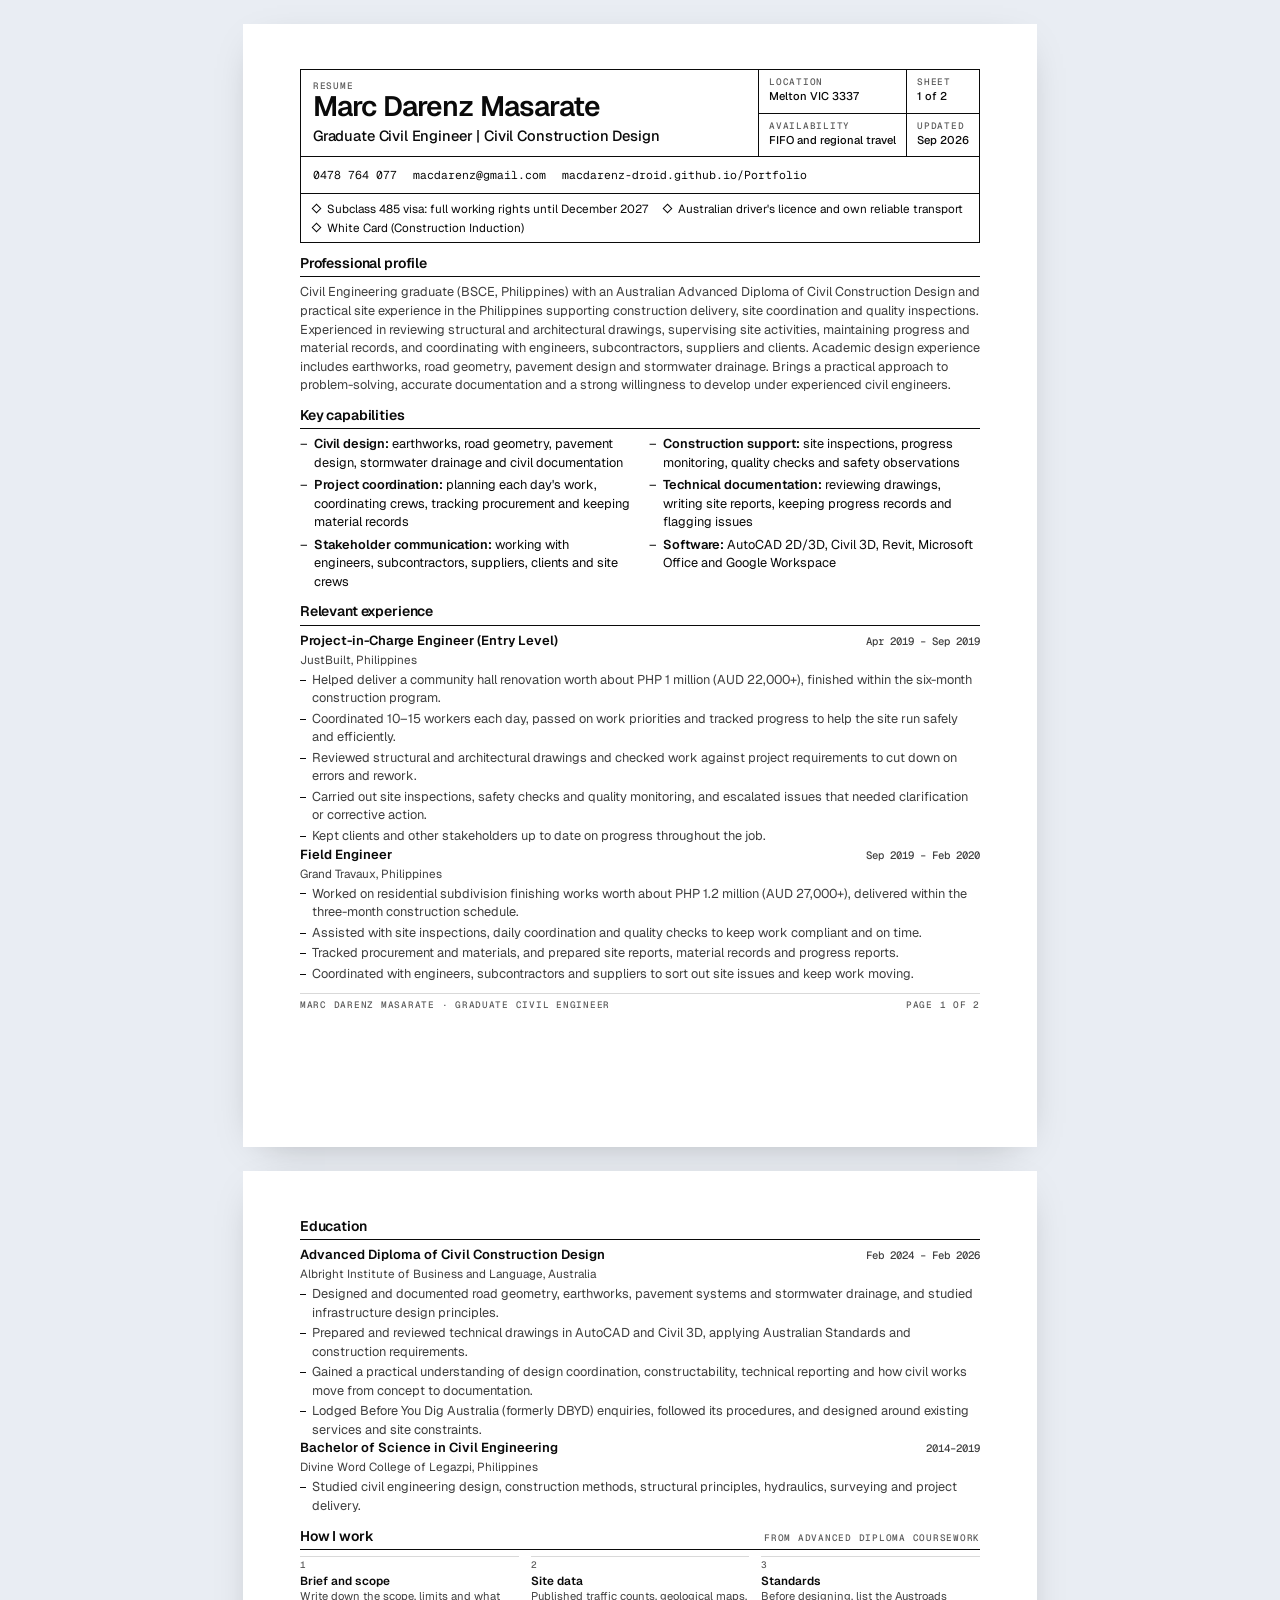
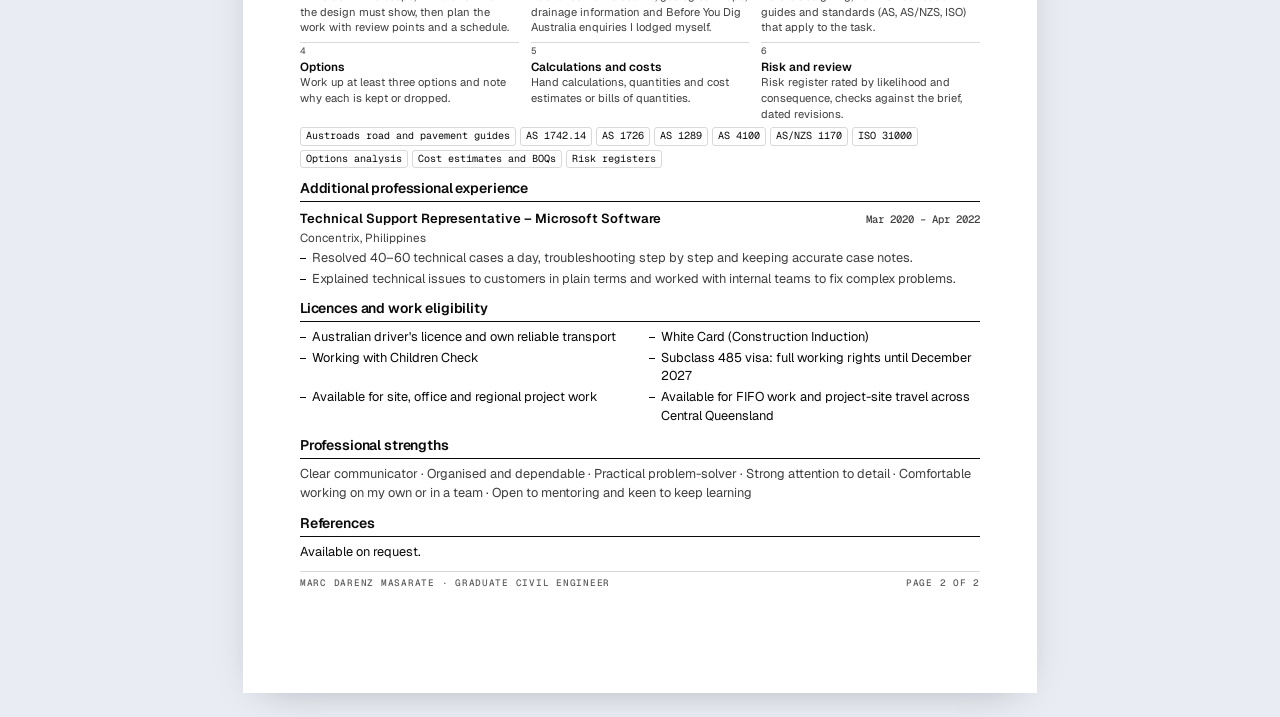
==== commit 91c48820: "Name the degree correctly: BSCE, not BSc Marc's degree is a Bachelor of Science in Civil Engineering" ====
--- a/resume.html
+++ b/resume.html
@@ -102,7 +102,7 @@
 
   <section aria-labelledby="h-profile">
     <div class="sh"><h2 id="h-profile">Professional profile</h2></div>
-    <p class="profile">Civil Engineering graduate (BSc, Philippines) with an Australian Advanced Diploma of Civil Construction Design and practical site experience in the Philippines supporting construction delivery, site coordination and quality inspections. Experienced in reviewing structural and architectural drawings, supervising site activities, maintaining progress and material records, and coordinating with engineers, subcontractors, suppliers and clients. Academic design experience includes earthworks, road geometry, pavement design and stormwater drainage. Brings a practical approach to problem-solving, accurate documentation and a strong willingness to develop under experienced civil engineers.</p>
+    <p class="profile">Civil Engineering graduate (BSCE, Philippines) with an Australian Advanced Diploma of Civil Construction Design and practical site experience in the Philippines supporting construction delivery, site coordination and quality inspections. Experienced in reviewing structural and architectural drawings, supervising site activities, maintaining progress and material records, and coordinating with engineers, subcontractors, suppliers and clients. Academic design experience includes earthworks, road geometry, pavement design and stormwater drainage. Brings a practical approach to problem-solving, accurate documentation and a strong willingness to develop under experienced civil engineers.</p>
   </section>
 
   <section aria-labelledby="h-cap">
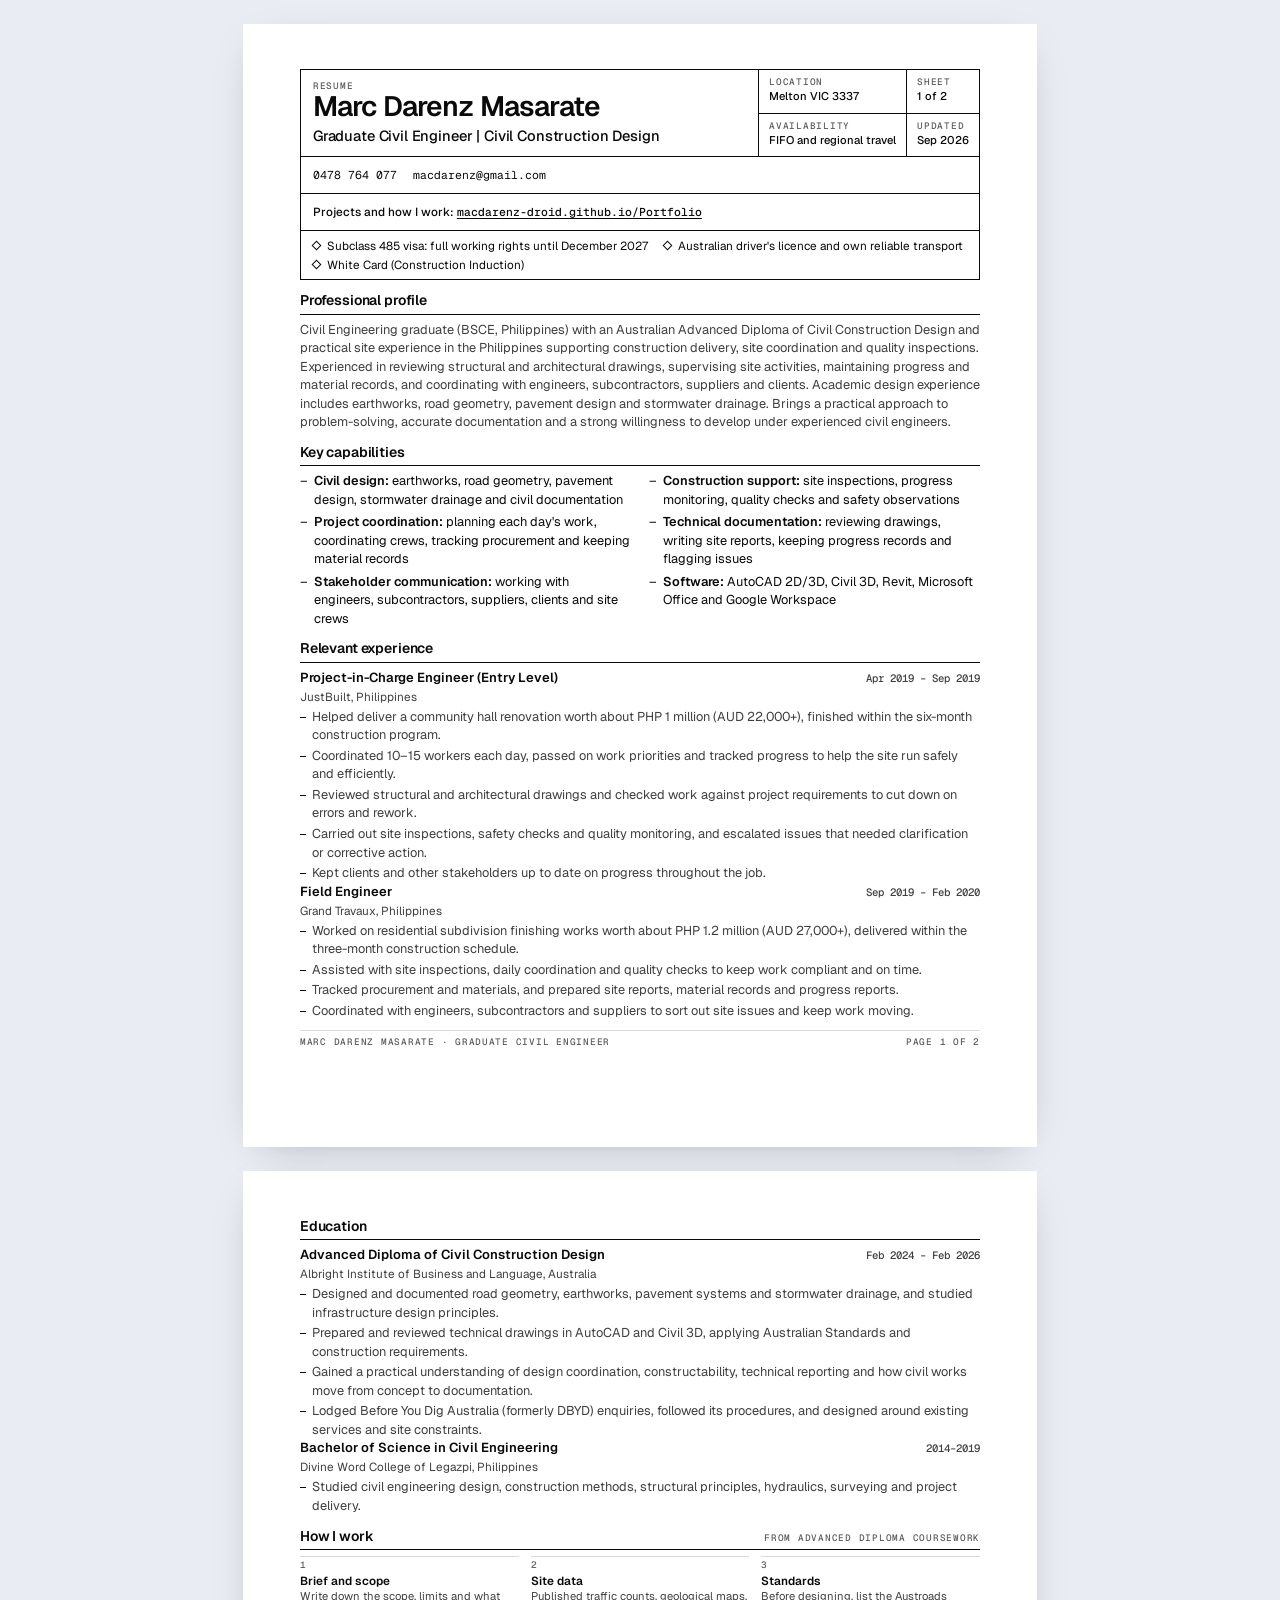
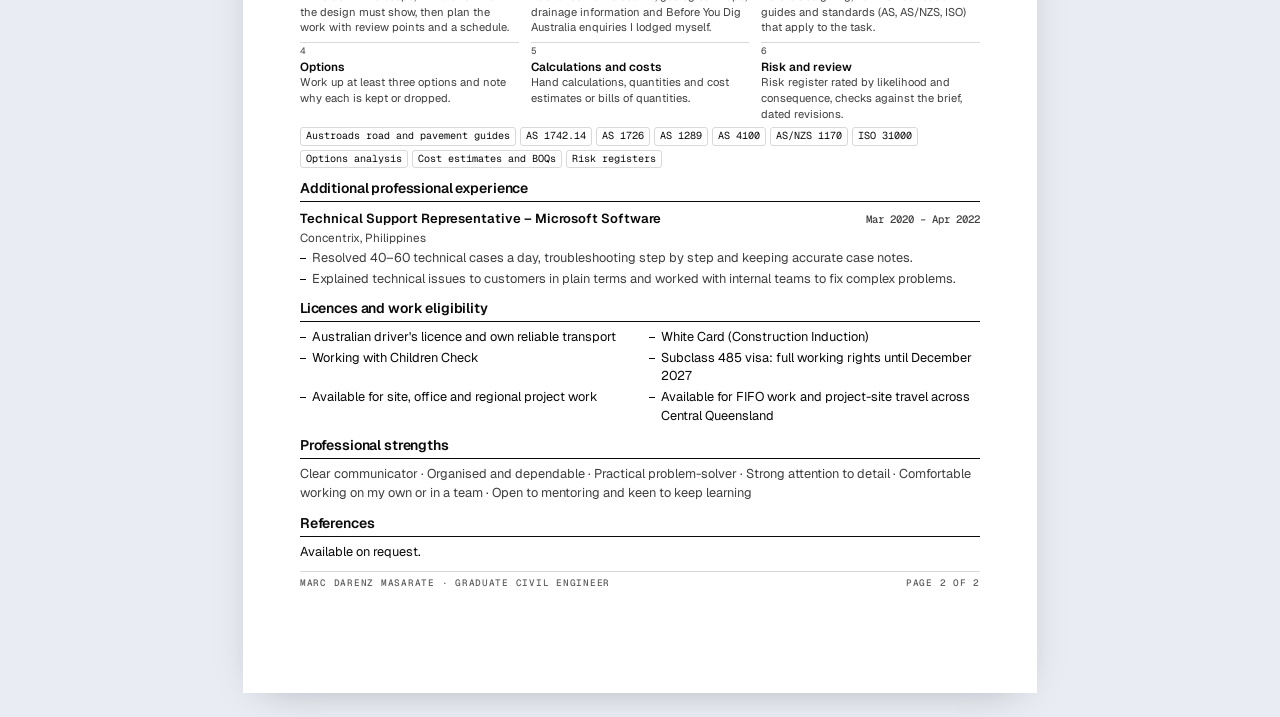
==== commit dbd21e97: "Resume: give the portfolio link its own line 'Projects and how I work: macdarenz-droid.github.io/Por" ====
--- a/resume.html
+++ b/resume.html
@@ -36,6 +36,8 @@
 .tb-side div:nth-last-child(-n+2){border-bottom:0}
 .tb-side dd{font:500 8.4pt/1.3 var(--sans);margin-top:1px;white-space:nowrap}
 .contact{display:flex;flex-wrap:wrap;gap:2px 16px;padding:6px 12px;border:1px solid var(--ink);border-top:0;font:400 8.6pt/1.4 var(--mono)}
+.site{padding:6px 12px;border:1px solid var(--ink);border-top:0;font-size:8.8pt;font-weight:500}
+.site a{font:500 8.6pt/1.4 var(--mono);text-decoration:underline;text-underline-offset:2px}
 .rights{display:flex;flex-wrap:wrap;gap:2px 16px;padding:6px 12px;border:1px solid var(--ink);border-top:0;font-size:8.8pt}
 .rights span::before{content:"";display:inline-block;width:5px;height:5px;margin:0 7px 1px 0;border:1px solid var(--ink);transform:rotate(45deg)}
 /* Sections */
@@ -70,7 +72,7 @@
 .keep{break-inside:avoid}
 @page{size:A4;margin:0}
 @media print{html{background:#fff}.page{margin:0;box-shadow:none;min-height:0;height:297mm;overflow:hidden;break-after:page}.page:last-child{break-after:auto}}
-@media screen{.contact a{display:inline-block;padding-block:4px}}
+@media screen{.contact a,.site a{display:inline-block;padding-block:4px}}
 @media screen and (max-width:820px){
   .page{width:auto;min-height:0;margin:0;padding:20px 16px;box-shadow:none}
   .tb{grid-template-columns:1fr}.tb-side{border-left:0;border-top:1px solid var(--ink)}
@@ -96,7 +98,8 @@
         <div><dt class="label">Updated</dt><dd>Sep 2026</dd></div>
       </dl>
     </div>
-    <p class="contact"><a href="tel:+61478764077">0478 764 077</a><a href="mailto:macdarenz@gmail.com">macdarenz@gmail.com</a><a href="https://macdarenz-droid.github.io/Portfolio/">macdarenz-droid.github.io/Portfolio</a></p>
+    <p class="contact"><a href="tel:+61478764077">0478 764 077</a><a href="mailto:macdarenz@gmail.com">macdarenz@gmail.com</a></p>
+    <p class="site">Projects and how I work: <a href="https://macdarenz-droid.github.io/Portfolio/">macdarenz-droid.github.io/Portfolio</a></p>
     <p class="rights"><span>Subclass 485 visa: full working rights until December 2027</span><span>Australian driver's licence and own reliable transport</span><span>White Card (Construction Induction)</span></p>
   </header>
 
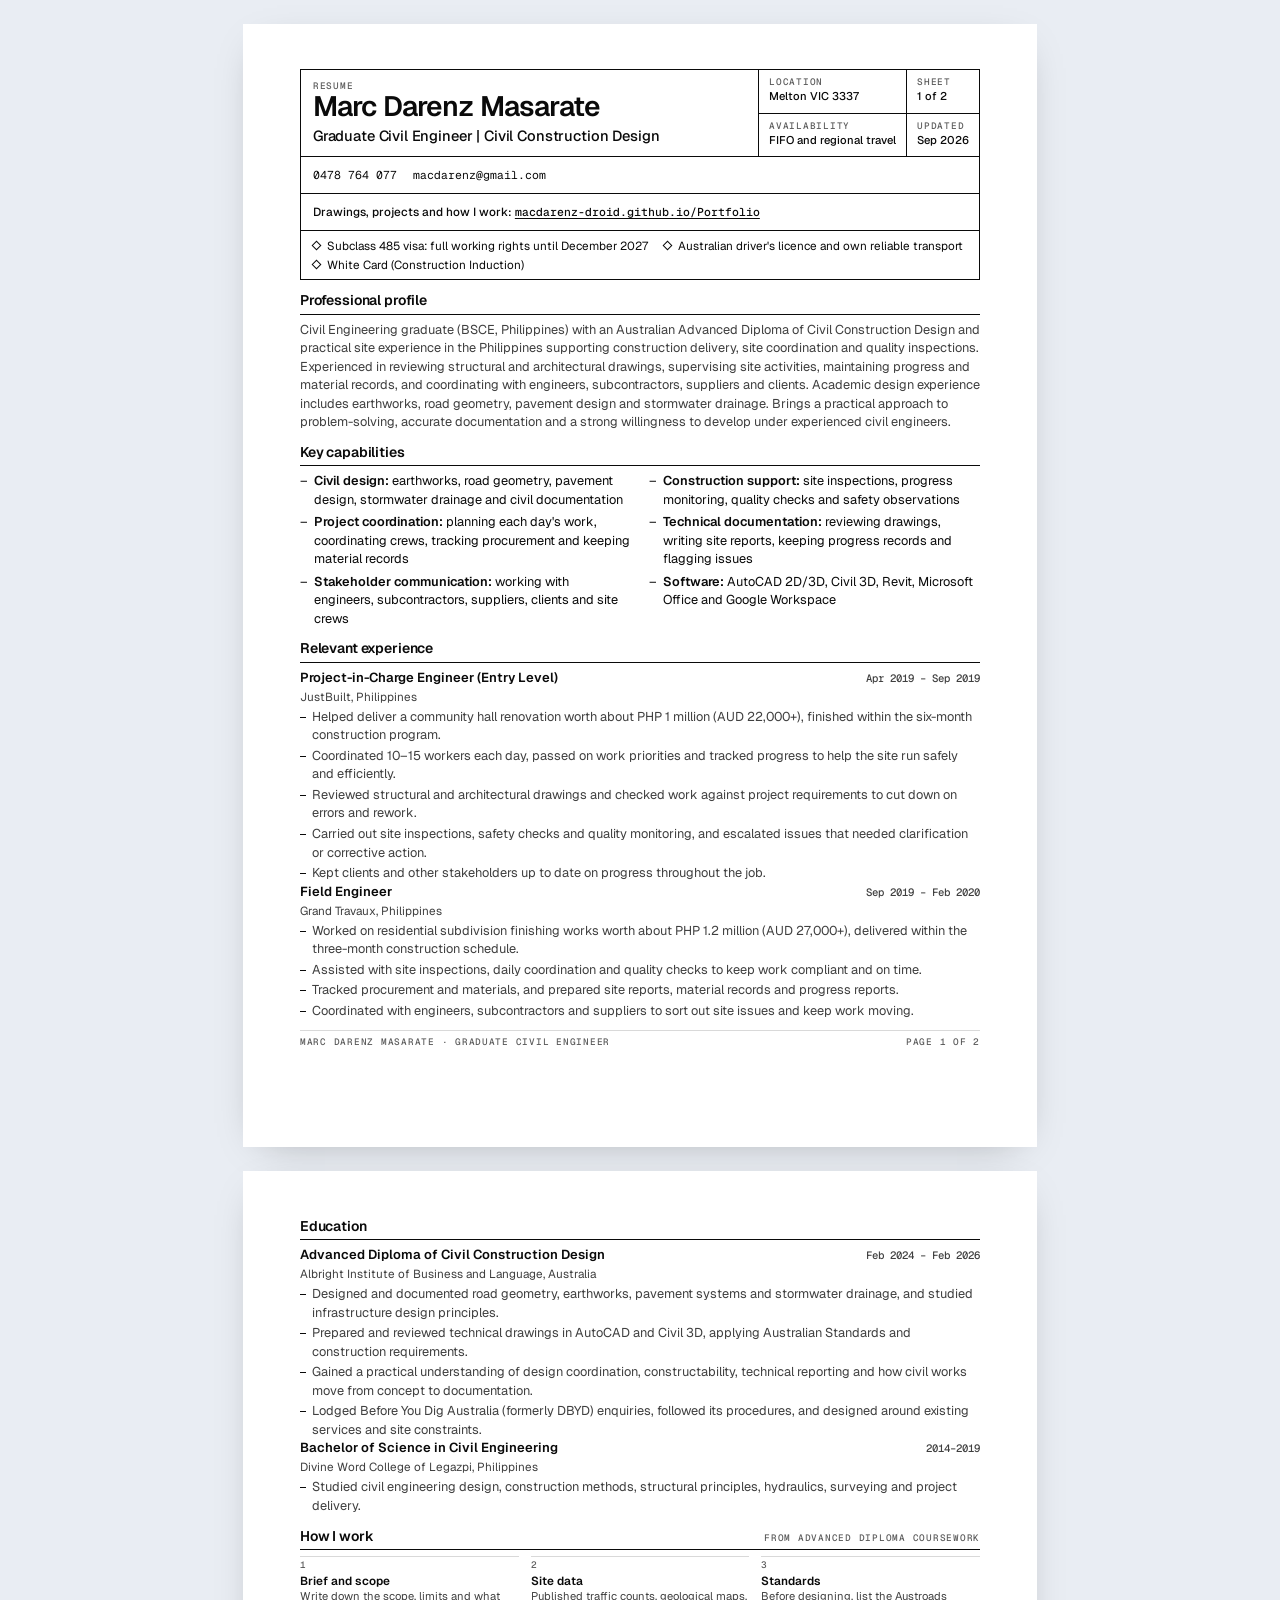
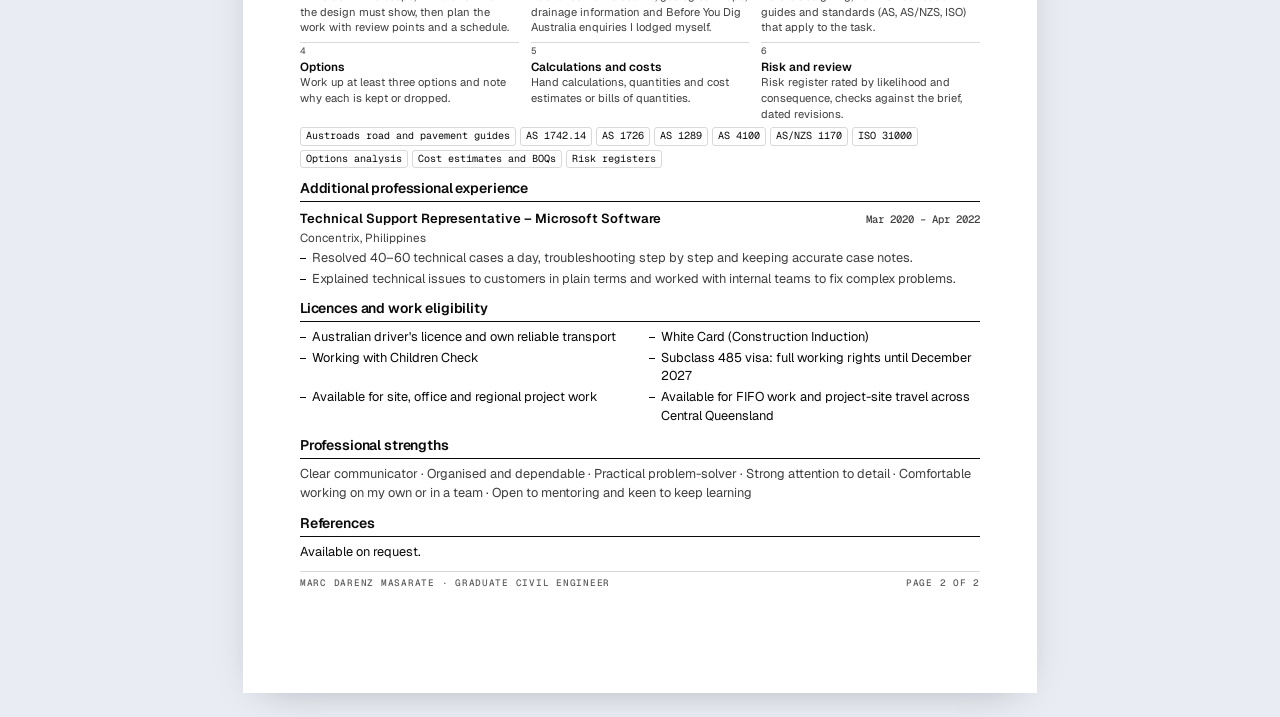
==== commit 8fc5526a: "Add approved drawing images and point the resume at them Marc chose three of his own coursework visu" ====
--- a/resume.html
+++ b/resume.html
@@ -99,7 +99,7 @@
       </dl>
     </div>
     <p class="contact"><a href="tel:+61478764077">0478 764 077</a><a href="mailto:macdarenz@gmail.com">macdarenz@gmail.com</a></p>
-    <p class="site">Projects and how I work: <a href="https://macdarenz-droid.github.io/Portfolio/">macdarenz-droid.github.io/Portfolio</a></p>
+    <p class="site">Drawings, projects and how I work: <a href="https://macdarenz-droid.github.io/Portfolio/">macdarenz-droid.github.io/Portfolio</a></p>
     <p class="rights"><span>Subclass 485 visa: full working rights until December 2027</span><span>Australian driver's licence and own reliable transport</span><span>White Card (Construction Induction)</span></p>
   </header>
 
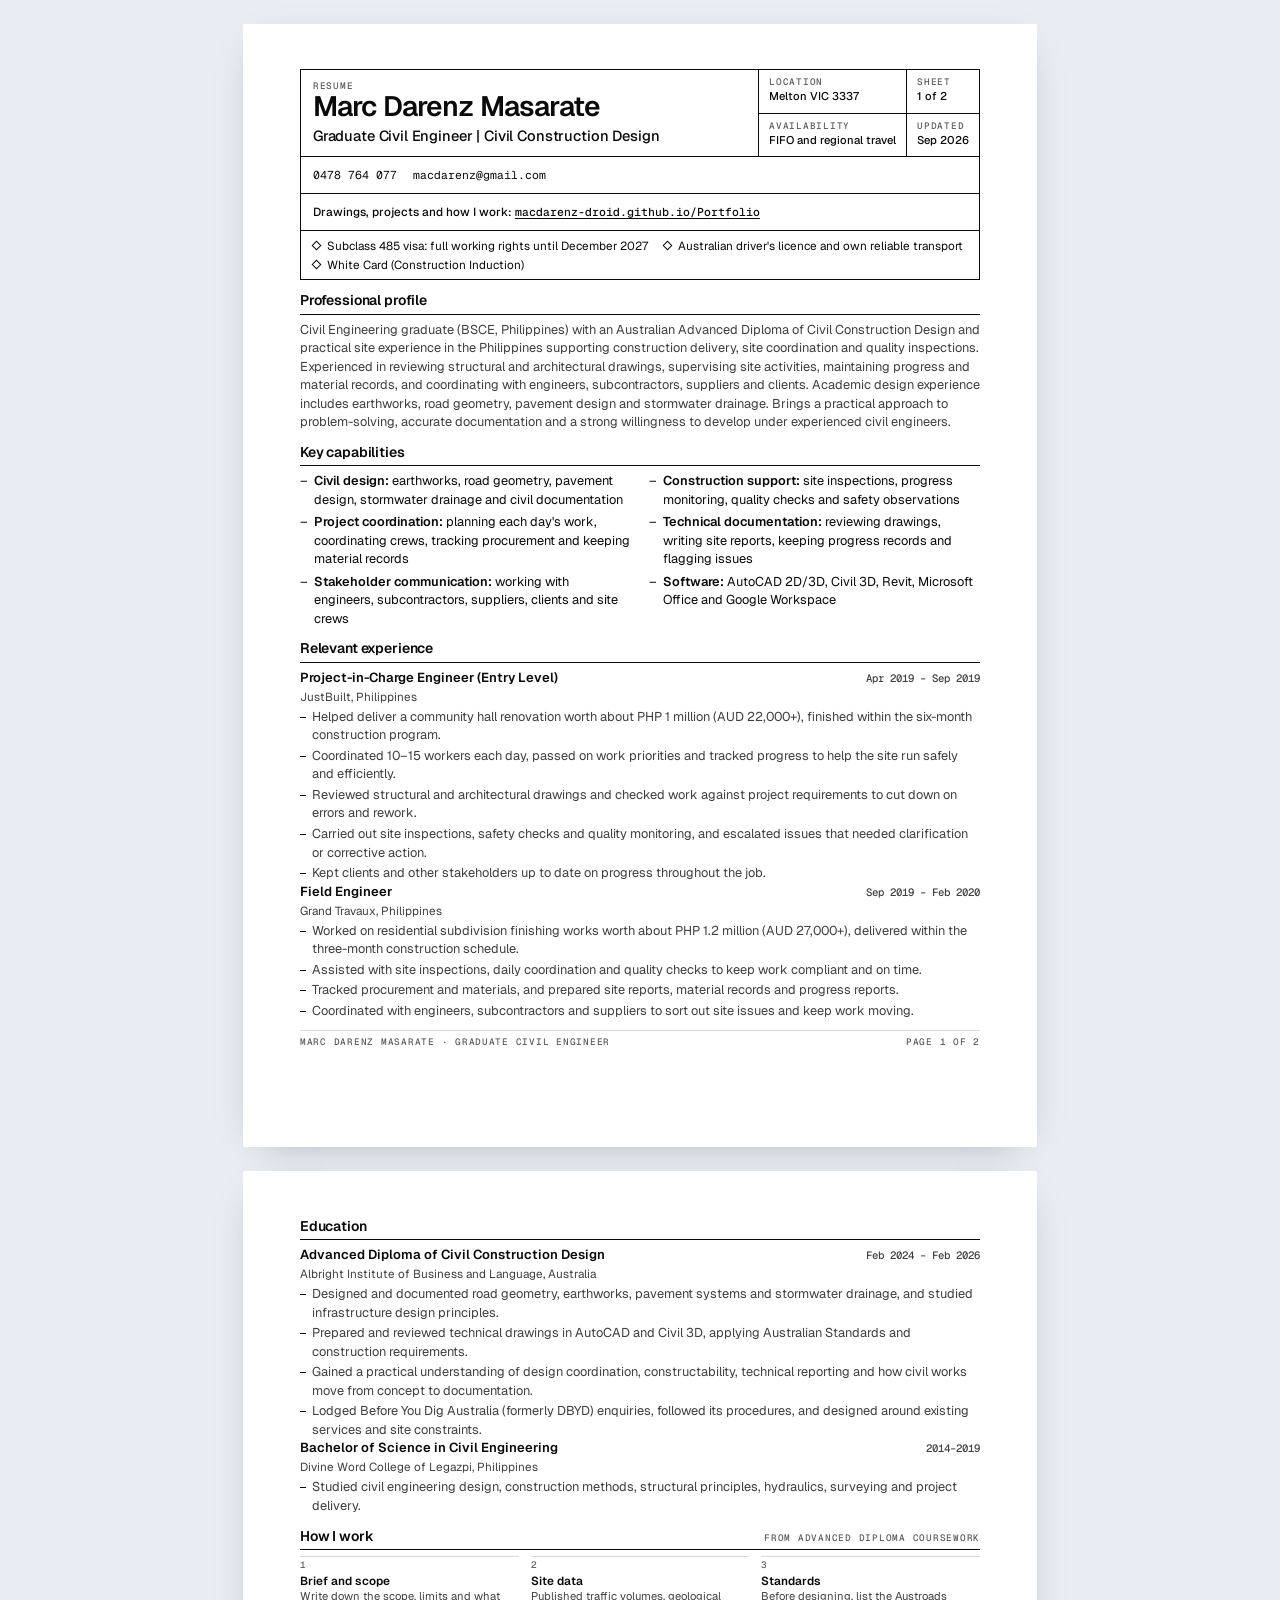
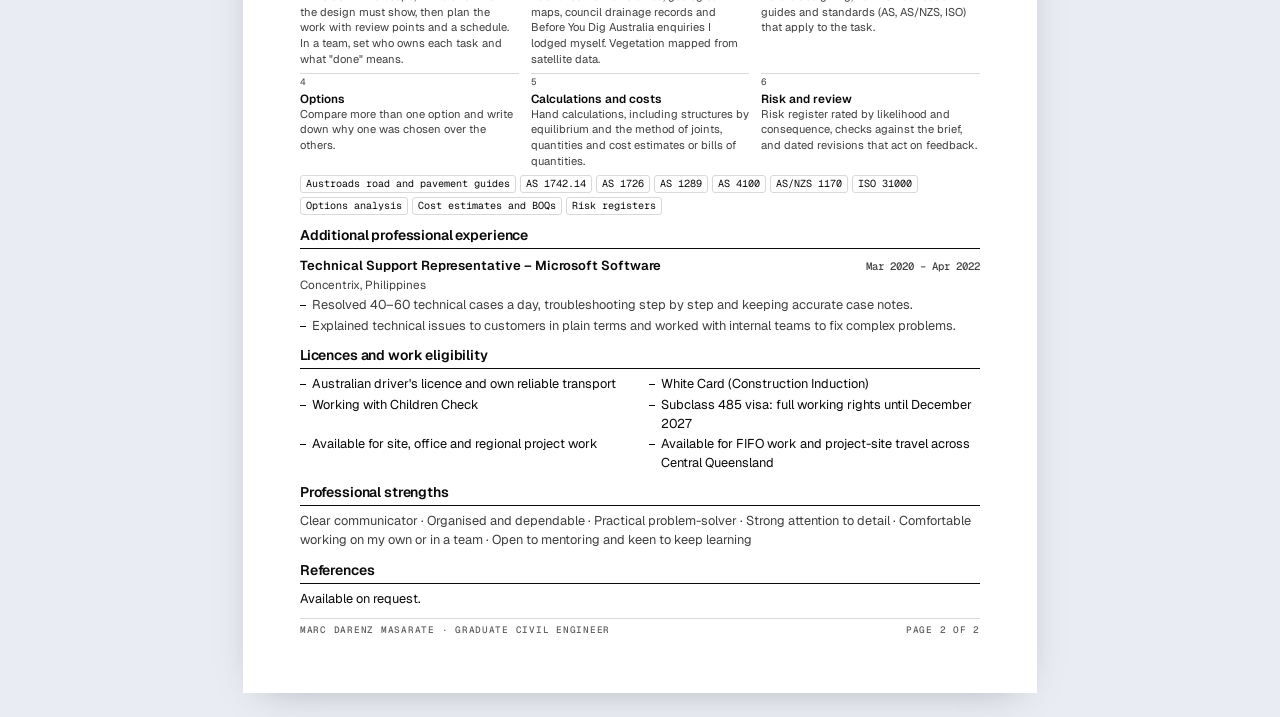
==== commit 886d77ce: "Resume: use Marc's approved How I work lines Marc approved seven lines from his coursework review in" ====
--- a/resume.html
+++ b/resume.html
@@ -172,12 +172,12 @@
   <section aria-labelledby="h-how" class="keep">
     <div class="sh"><h2 id="h-how">How I work</h2><span class="label">From Advanced Diploma coursework</span></div>
     <ol class="steps">
-      <li><span class="n">1</span><b>Brief and scope</b><span>Write down the scope, limits and what the design must show, then plan the work with review points and a schedule.</span></li>
-      <li><span class="n">2</span><b>Site data</b><span>Published traffic counts, geological maps, drainage information and Before You Dig Australia enquiries I lodged myself.</span></li>
+      <li><span class="n">1</span><b>Brief and scope</b><span>Write down the scope, limits and what the design must show, then plan the work with review points and a schedule. In a team, set who owns each task and what "done" means.</span></li>
+      <li><span class="n">2</span><b>Site data</b><span>Published traffic volumes, geological maps, council drainage records and Before You Dig Australia enquiries I lodged myself. Vegetation mapped from satellite data.</span></li>
       <li><span class="n">3</span><b>Standards</b><span>Before designing, list the Austroads guides and standards (AS, AS/NZS, ISO) that apply to the task.</span></li>
-      <li><span class="n">4</span><b>Options</b><span>Work up at least three options and note why each is kept or dropped.</span></li>
-      <li><span class="n">5</span><b>Calculations and costs</b><span>Hand calculations, quantities and cost estimates or bills of quantities.</span></li>
-      <li><span class="n">6</span><b>Risk and review</b><span>Risk register rated by likelihood and consequence, checks against the brief, dated revisions.</span></li>
+      <li><span class="n">4</span><b>Options</b><span>Compare more than one option and write down why one was chosen over the others.</span></li>
+      <li><span class="n">5</span><b>Calculations and costs</b><span>Hand calculations, including structures by equilibrium and the method of joints, quantities and cost estimates or bills of quantities.</span></li>
+      <li><span class="n">6</span><b>Risk and review</b><span>Risk register rated by likelihood and consequence, checks against the brief, and dated revisions that act on feedback.</span></li>
     </ol>
     <div class="chips" aria-label="Standards and methods used in coursework"><span>Austroads road and pavement guides</span><span>AS 1742.14</span><span>AS 1726</span><span>AS 1289</span><span>AS 4100</span><span>AS/NZS 1170</span><span>ISO 31000</span><span>Options analysis</span><span>Cost estimates and BOQs</span><span>Risk registers</span></div>
   </section>
